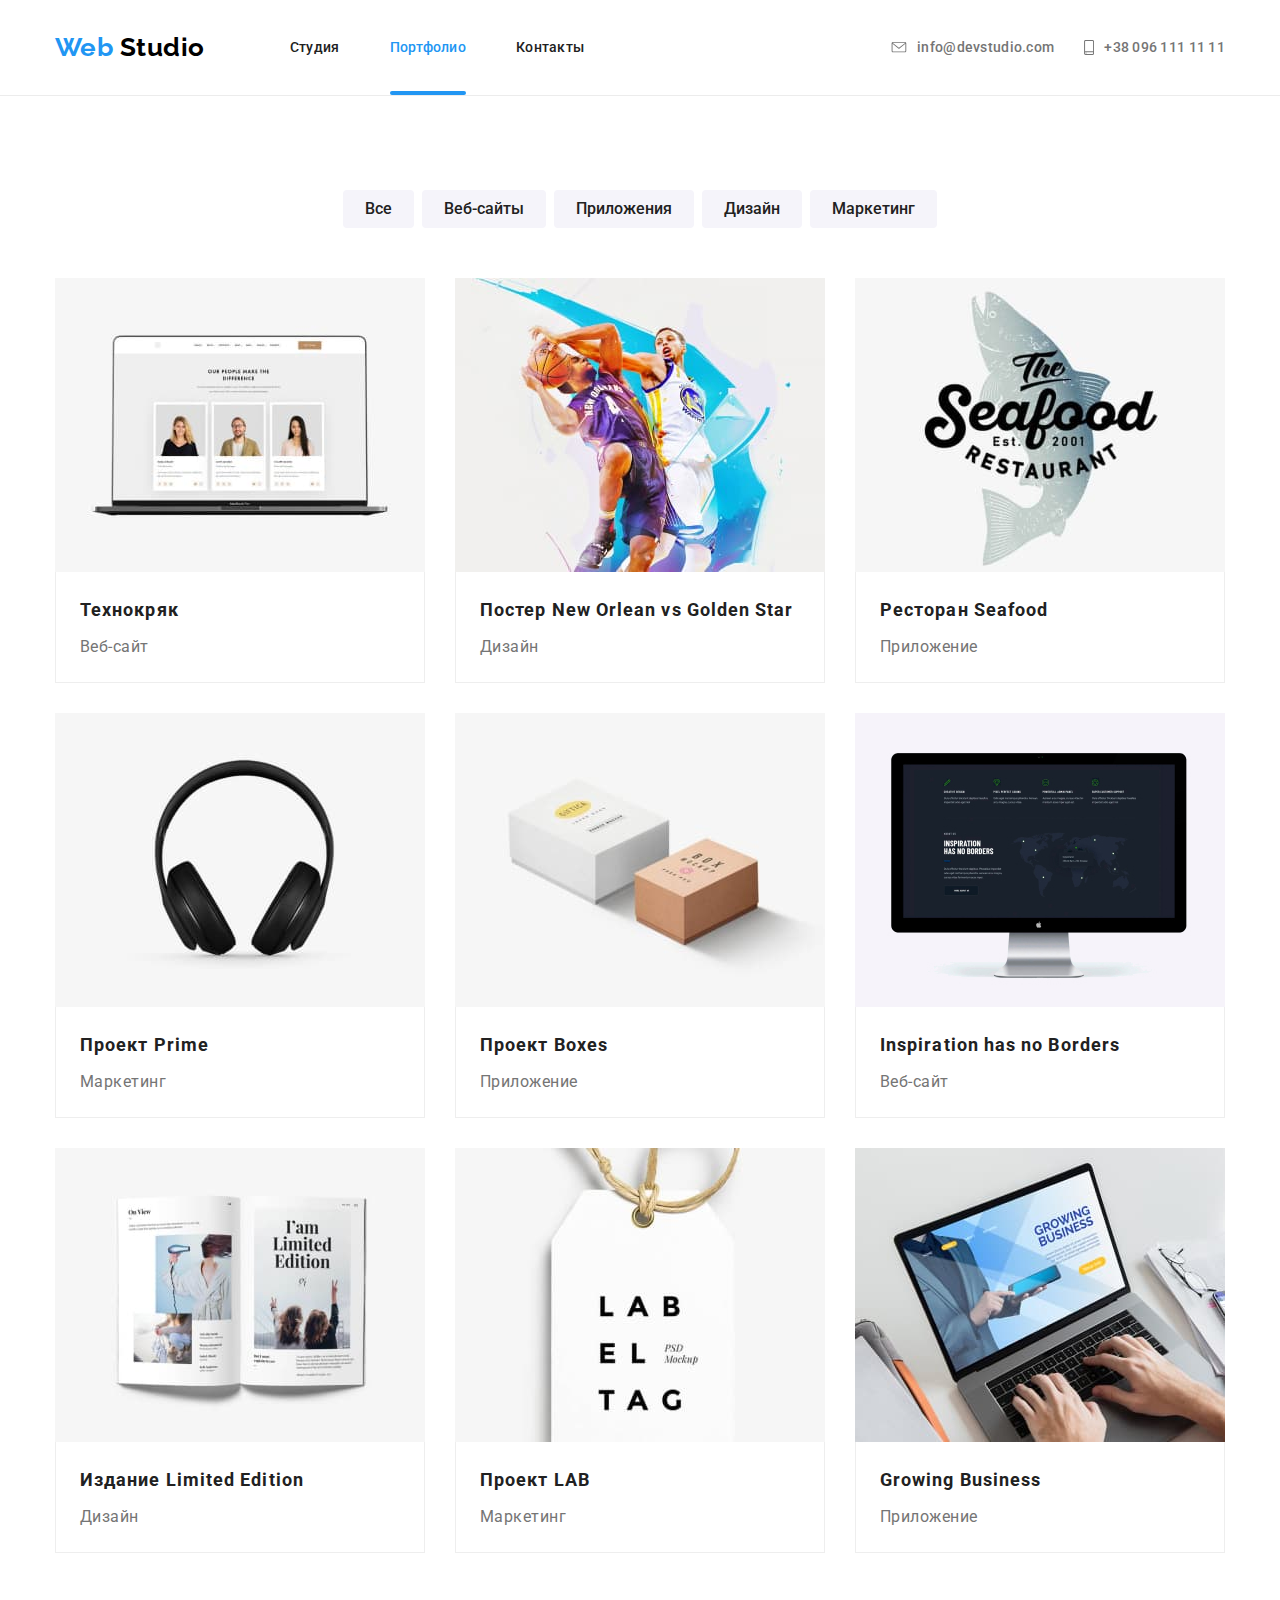
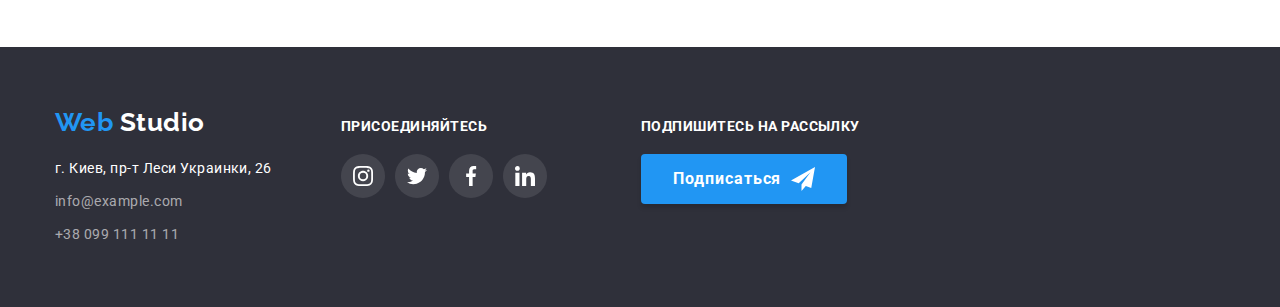
==== portfolio.html @ 74036edf "копирует файлы предыдущего проекта" ====
<!DOCTYPE html>
<html lang="ru">
  <head>
    <meta charset="UTF-8" />
    <meta name="viewport" content="width=device-width, initial-scale=1.0" />
    <title>Web Studio</title>
    <link
      href="https://fonts.googleapis.com/css2?family=Raleway:wght@700&family=Roboto:wght@400;500;700;900&display=swap"
      rel="stylesheet"
    />
    <link rel="stylesheet" href="./css/modern-normalize.css" />
    <link rel="stylesheet" href="./css/styles.css" />
  </head>

    <header class="header">
      <div class="container">
        <nav class="navigation">
          <a class="logo link" href="./index.html" aria-label="Логотип"> <span class="logo-web">Web </span>Studio </a>
          <ul class="site-nav list">
            <li class="item">
              <a class="link" href="./index.html">Студия</a>
            </li>
            <li class="item">
              <a class="link current" href="./portfolio.html">Портфолио</a>
            </li>
            <li class="item">
              <a class="link" href="">Контакты</a>
            </li>
          </ul>
        </nav>
        <address class="address">
          <ul class="address-nav list">
            <li class="item">
              <a class="link" href="mailto:info@devstudio.com">
                <svg class="address-nav-icon" width="16" height="11">
                  <use href="./images/sprite.svg#envelope"></use>
                </svg>
                info@devstudio.com
              </a>
            </li>
            <li class="item">
              <a class="link" href="tel:+380961111111">
                <svg class="address-nav-icon" width="10" height="15">
                  <use href="./images/sprite.svg#smartphone"></use>
                </svg>
                +38 096 111 11 11
              </a>
            </li>
          </ul>
        </address>
      </div>
    </header>

    <main>
      <section class="portfolio">
        <div class="container">
          <h1 class="visually-hidden">Портфолио</h1>
          <ul class="button-list list">
            <li class="item">
              <button type="button" class="button-portfolio">Все</button>
            </li>
            <li class="item">
              <button type="button" class="button-portfolio">Веб-сайты</button>
            </li>
            <li class="item">
              <button type="button" class="button-portfolio">Приложения</button>
            </li>
            <li class="item">
              <button type="button" class="button-portfolio">Дизайн</button>
            </li>
            <li class="item">
              <button type="button" class="button-portfolio">Маркетинг</button>
            </li>
          </ul>




          <ul class="portfolio-list list">
            <li class="item">
              <a class="link" href="">
                <div class="overlay-wrapper">
                  <img
                    class="portfolio-img"
                    src="./images/portfolio/technocrack-img.jpg"
                    alt="изображение команды Технокряк"
                    width="370"
                    height="294"
                  />
                  <p class="overlay">
                      Технокряк это современная площадка распространения коронавируса. Компании используют эту платформу
                      для цифрового шпионажа и атак на защищённые сервера конкурентов.
                    </p>
                </div>
                <div class="content">
                  <h2 class="title">Технокряк</h2>
                  <p class="description">Веб-сайт</p>
                </div>
              </a>
            </li>
            <li class="item">
              <a class="link" href="">
                <div class="overlay-wrapper">
                  <img
                    class="portfolio-img"
                    src="./images/portfolio/basketball-img.jpg"
                    alt="изображение баскетболистов"
                    width="370"
                    height="294"
                  />
                  <p class="overlay">
                     Технокряк это современная площадка распространения коронавируса. Компании используют эту платформу
                      для цифрового шпионажа и атак на защищённые сервера конкурентов.
                  </p>
                </div>
                <div class="content">
                  <h2 class="title">Постер New Orlean vs Golden Star</h2>
                  <p class="description">Дизайн</p>
                </div>
              </a>
            </li>
            <li class="item">
              <a class="link" href="">
                <div class="overlay-wrapper">
                  <img
                    class="portfolio-img"
                    src="./images/portfolio/seafood-img.jpg"
                    alt="логотип ресторана морепродуктов"
                    width="370"
                    height="294"
                  />
                  <p class="overlay">
                      Технокряк это современная площадка распространения коронавируса. Компании используют эту платформу
                      для цифрового шпионажа и атак на защищённые сервера конкурентов.
                    </p>
                </div>
                <div class="content">
                  <h2 class="title">Ресторан Seafood</h2>
                  <p class="description">Приложение</p>
                </div>
              </a>
            </li>
            <li class="item">
              <a class="link" href="">
                <div class="overlay-wrapper">
                  <img
                    class="portfolio-img"
                    src="./images/portfolio/headphones-img.jpg"
                    alt="изображение наушников"
                    width="370"
                    height="294"
                  />
                  <p class="overlay">
                      Технокряк это современная площадка распространения коронавируса. Компании используют эту платформу
                      для цифрового шпионажа и атак на защищённые сервера конкурентов.
                  </p>
                </div>
                <div class="content">
                  <h2 class="title">Проект Prime</h2>
                  <p class="description">Маркетинг</p>
                </div>
              </a>
            </li>
            <li class="item">
              <a class="link" href="">
                <div class="overlay-wrapper">
                  <img
                    class="portfolio-img"
                    src="./images/portfolio/boxes-img.jpg"
                    alt="изображение двух коробок"
                    width="370"
                    height="294"
                  />
                   <p class="overlay">
                      Технокряк это современная площадка распространения коронавируса. Компании используют эту платформу
                      для цифрового шпионажа и атак на защищённые сервера конкурентов.
                   </p>
                </div>
                <div class="content">
                  <h2 class="title">Проект Boxes</h2>
                  <p class="description">Приложение</p>
                </div>
              </a>
            </li>
            <li class="item">
              <a class="link" href="">
                <div class="overlay-wrapper">
                  <img
                    class="portfolio-img"
                    src="./images/portfolio/iMac-img.jpg"
                    alt="изображение монитора компьютера"
                    width="370"
                    height="294"
                  />
                   <p class="overlay">
                      Технокряк это современная площадка распространения коронавируса. Компании используют эту платформу
                      для цифрового шпионажа и атак на защищённые сервера конкурентов.
                   </p>
                </div>
                <div class="content">
                  <h2 class="title" lang="en">Inspiration has no Borders</h2>
                  <p class="description">Веб-сайт</p>
                </div>
              </a>
            </li>
            <li class="item">
              <a class="link" href="">
                <div class="overlay-wrapper">
                  <img
                    class="portfolio-img"
                    src="./images/portfolio/journal-img.jpg"
                    alt="изображение журнала"
                    width="370"
                    height="294"
                  />
                   <p class="overlay">
                      Технокряк это современная площадка распространения коронавируса. Компании используют эту платформу
                      для цифрового шпионажа и атак на защищённые сервера конкурентов.
                   </p>
                </div>
                <div class="content">
                  <h2 class="title">Издание Limited Edition</h2>
                  <p class="description">Дизайн</p>
                </div>
              </a>
            </li>
            <li class="item">
              <a class="link" href="">
                <div class="overlay-wrapper">
                  <img
                    class="portfolio-img"
                    src="./images/portfolio/label-img.jpg"
                    alt="изображение ярлыка"
                    width="370"
                    height="294"
                  />
                   <p class="overlay">
                      Технокряк это современная площадка распространения коронавируса. Компании используют эту платформу
                      для цифрового шпионажа и атак на защищённые сервера конкурентов.
                   </p>
                </div>
                <div class="content">
                  <h2 class="title">Проект LAB</h2>
                  <p class="description">Маркетинг</p>
                </div>
              </a>
            </li>
            <li class="item">
              <a class="link" href="">
                <div class="overlay-wrapper">
                  <img
                    class="portfolio-img"
                    src="./images/portfolio/laptop-img.jpg"
                    alt="изображение ноутбука"
                    width="370"
                    height="294"
                  />
                   <p class="overlay">
                      Технокряк это современная площадка распространения коронавируса. Компании используют эту платформу
                      для цифрового шпионажа и атак на защищённые сервера конкурентов.
                   </p>
                </div>
                <div class="content">
                  <h2 class="title" lang="en">Growing Business</h2>
                  <p class="description">Приложение</p>
                </div>
              </a>
            </li>
          </ul>
        </div>
      </section>
    </main>

    <footer class="footer">
      <div class="container">
        <div class="footer-nav">
          <a class="logo link" href="./index.html" aria-label="Логотип"> <span class="logo-web">Web </span>Studio </a>
          <address class="footer-address">
            <ul class="list">
              <li class="item">
                <a class="address link" href="https://goo.gl/maps/eGHptjtnP1GtuNhV8">г. Киев, пр-т Леси Украинки, 26</a>
              </li>
              <li class="item">
                <a class="address-nav link" href="mailto:info@example.com">info@example.com</a>
              </li>
              <li class="item">
                <a class="address-nav link" href="tel:+380991111111">+38 099 111 11 11</a>
              </li>
            </ul>
          </address>
        </div>
        <div class="join-up">
          <b class="text">Присоединяйтесь</b>
          <ul class="join-up-list list">
            <li class="item">
              <a class="social-links-link" href="" aria-label="иконка инстаграма">
                <svg class="social-links-icon">
                  <use href="./images/sprite.svg#instagram"></use>
                </svg>
              </a>
            </li>
            <li class="item">
              <a class="social-links-link" href="" aria-label="иконка твиттера">
                <svg class="social-links-icon">
                  <use href="./images/sprite.svg#twitter"></use>
                </svg>
              </a>
            </li>
            <li class="item">
              <a class="social-links-link" href="" aria-label="иконка фейсбука">
                <svg class="social-links-icon">
                  <use href="./images/sprite.svg#facebook"></use>
                </svg>
              </a>
            </li>
            <li class="item">
              <a class="social-links-link" href="" aria-label="иконка линкедина">
                <svg class="social-links-icon">
                  <use href="./images/sprite.svg#linkedin"></use>
                </svg>
              </a>
            </li>
          </ul>
        </div>
        <div class="subscribe">
          <b class="text">Подпишитесь на рассылку</b>
          <button class="button">
            Подписаться
            <svg class="send-icon" width="24" height="24">
              <use href="./images/sprite.svg#send-icon"></use>
            </svg>
          </button>
        </div>
      </div>
    </footer>
  </body>
</html>
---- css/styles.css ----
/* цвет основного текста #212121 */
/* вторичный цвет текста #757575 */
/* белый цвет #ffffff */
/* акцент #2196F3 */
/* вторичный цвет фона #F5F4FA */
/* цвет фона футера #2F303A */

:root {
  --primary-text-color: #212121;
  --secondary-text-color: #757575;
  --accent-color: #2196f3;
  --white-color: #ffffff;
  --primary-bg-color: #ffffff;
  --secondary-bg-color: #f5f4fa;
  --button-bg-color: #f5f4fa;
  --footer-bg-color: #2f303a;
  --primary-social-links-color: #afb1b8;
}

body {
  background-color: var(--primary-bg-color);
  color: var(--primary-text-color);
  font-family: 'Roboto', sans-serif;
  letter-spacing: 0.03em;
}

img {
  display: block;
  max-width: 100%;
  height: auto;
  overflow: auto;
}

.list {
  margin: 0;
  padding: 0;
  list-style: none;
}

.link {
  text-decoration: none;
}

.container {
  width: 1200px;
  padding-left: 15px;
  padding-right: 15px;
  margin-left: auto;
  margin-right: auto;
}

.visually-hidden {
  position: absolute;
  width: 1px;
  height: 1px;
  margin: -1px;
  border: 0;
  padding: 0;
  white-space: nowrap;
  clip-path: inset(100%);
  clip: rect(0 0 0 0);
  overflow: hidden;
}

/* header */

.header {
  border-bottom: 1px solid #ececec;
}

.header .container {
  display: flex;
  align-items: center;
  justify-content: space-between;
  padding-top: 32px;
  padding-bottom: 32px;
}

.navigation {
  display: flex;
  align-items: center;
}

.navigation .logo {
  margin-right: 85px;
}

.site-nav {
  display: flex;
}

.site-nav .item:not(:last-child) {
  margin-right: 50px;
}

.header .address-nav {
  display: flex;
  margin-left: auto;
  align-items: center;
}

.address-nav .item:not(:last-child) {
  margin-right: 30px;
}

.logo {
  color: #000000;
  font-family: 'Raleway', sans-serif;
  font-weight: 700;
  font-size: 26px;
  line-height: 1.19;
}

.logo-web {
  color: var(--accent-color);
}

.site-nav .link,
.address-nav .link {
  display: block;
  color: var(--primary-text-color);
  font-weight: 500;
  font-size: 14px;
  line-height: 1.143;
  letter-spacing: 0.02em;

  transition: color 250ms cubic-bezier(0.4, 0, 0.2, 1);
}

.site-nav .link:hover,
.site-nav .link:focus,
.address-nav .link:hover,
.address-nav .link:focus {
  color: var(--accent-color);
}

.site-nav .link.current {
  color: var(--accent-color);
}

.site-nav .item {
  position: relative;
}

.site-nav .link.current::after {
  content: '';
  display: block;
  position: absolute;
  bottom: -40px;
  background-color: var(--accent-color);
  width: 100%;
  height: 4px;
  border-radius: 2px;
}

.address-nav .link {
  display: flex;
  align-items: center;
  color: var(--secondary-text-color);
  font-style: normal;
}

.address-nav-icon {
  margin-right: 10px;
  fill: currentColor;
}

/* HERO section */

.hero {
  text-align: center;

  padding-top: 200px;
  padding-bottom: 200px;

  max-width: 1600px;
  height: 600px;
  margin-right: auto;
  margin-left: auto;
  background-size: cover;
  background-repeat: no-repeat;
  background-position: center;
  background-image: linear-gradient(rgba(47, 48, 58, 0.8), rgba(47, 48, 58, 0.8)), url(../images/hero/hero-img.jpg);
  /* если не отрисует bg image */
  background-color: rgba(47, 48, 58, 0.8);
}

.hero-title {
  width: 696px;
  color: var(--white-color);

  font-weight: 900;
  font-size: 44px;
  line-height: 1.36;
  letter-spacing: 0.06em;
  text-transform: uppercase;

  margin: 0 auto;
  margin-bottom: 30px;
}

.button {
  display: inline-block;
  color: var(--white-color);
  background-color: var(--accent-color);
  font-weight: 700;
  font-size: 16px;
  line-height: 1.87;
  letter-spacing: 0.06em;

  padding: 10px 32px;

  box-shadow: 0px 4px 4px rgba(0, 0, 0, 0.15);
  border-radius: 4px;
  border: none;
}

/* About us section */

.about-us {
  padding-top: 94px;
  padding-bottom: 94px;
}

.about-us-list {
  display: flex;
}

.about-us-list > .item {
  width: calc((100% - 3 * 30px) / 4);
}

.about-us-list > .item.item:not(:last-child) {
  margin-right: 30px;
}

.about-us-img {
  display: flex;
  justify-content: center;
  align-items: center;

  width: 270px;
  height: 120px;

  background-color: var(--button-bg-color);
  border-radius: 4px;

  margin-bottom: 30px;
}

.about-us-svg {
  width: 70px;
  height: 70px;
}

.about-us .subtitle {
  color: var(--primary-text-color);
  font-weight: 700;
  font-size: 14px;
  line-height: 1.14;
  text-transform: uppercase;
  margin: 0;
  margin-bottom: 10px;
}

.about-us .description {
  color: var(--secondary-text-color);
  font-size: 14px;
  line-height: 1.71;
  margin: 0;
}

/* What we do section */

.what-we-do {
  padding-bottom: 94px;
}

.title {
  font-weight: 700;
  font-size: 36px;
  line-height: 1.17;
  text-align: center;
  margin: 0;
}

.what-we-do .title {
  margin-bottom: 50px;
}

.what-we-do-list {
  display: flex;
}

.what-we-do-list > .item {
  position: relative;
  width: calc((100% - 2 * 30px) / 3);
}

.what-we-do-list > .item:not(:last-child) {
  margin-right: 30px;
}

.what-we-do .description {
  position: absolute;
  bottom: 0;
  width: 100%;
  height: 70px;
  background-color: rgba(47, 48, 58, 0.8);
  color: var(--white-color);
  font-weight: 700;
  font-size: 14px;
  line-height: 1.14;
  text-align: center;
  text-transform: uppercase;
  margin: 0;
  padding-top: 27px;
  padding-bottom: 27px;
}

/* Our team section */

.team {
  background-color: var(--secondary-bg-color);
  padding-top: 94px;
  padding-bottom: 94px;
}

.team .title {
  margin-bottom: 50px;
}

.team-list {
  display: flex;
}

.team-list > .item {
  background-color: var(--white-color);
  width: calc((100% - 3 * 30px) / 4);
  padding-bottom: 24px;
  box-shadow: 0px 2px 1px rgba(0, 0, 0, 0.2), 0px 1px 1px rgba(0, 0, 0, 0.14), 0px 1px 3px rgba(0, 0, 0, 0.12);
  border-radius: 0px 0px 4px 4px;
}

.team-list > .item:not(:last-child) {
  margin-right: 30px;
}

.team-photo {
  display: block;
  margin-bottom: 30px;
}

.team .subtitle,
.team .description {
  font-weight: 500;
  font-size: 16px;
  line-height: 1.19;
  text-align: center;
  margin: 0;
}

.team .subtitle {
  margin-bottom: 10px;
}

.team .description {
  color: var(--secondary-text-color);
  font-weight: 400;
  margin-bottom: 16px;
}

.social-links-list {
  display: flex;
  justify-content: center;
  align-items: center;
}

.social-links-list-item:not(:last-child) {
  margin-right: 10px;
}

.social-links-link {
  display: flex;
  justify-content: center;
  align-items: center;
  width: 44px;
  height: 44px;
  background-color: var(--primary-bg-color);
  border-radius: 50%;

  fill: var(--primary-social-links-color);

  transition: background-color 250ms cubic-bezier(0.4, 0, 0.2, 1), fill 250ms cubic-bezier(0.4, 0, 0.2, 1);
}

.social-links-link:hover,
.social-links-link:focus {
  background-color: var(--accent-color);
  fill: var(--white-color);
}

.social-links-icon {
  width: 20px;
  height: 20px;
}

/* Clients section */

.clients {
  padding-top: 94px;
  padding-bottom: 94px;
}

.clients .title {
  margin-bottom: 50px;
}

.clients-list {
  display: flex;
}

.clients-list .item {
  width: calc((100% - 5 * 30px) / 6);
}

.clients-list .item:not(:last-child) {
  margin-right: 30px;
}

.clients .link {
  display: flex;
  justify-content: center;
  align-items: center;
  width: 100%;
  height: 90px;
  border: 1px solid var(--primary-social-links-color);
  border-radius: 4px;

  fill: var(--primary-social-links-color);
  transition: border-color 250ms cubic-bezier(0.4, 0, 0.2, 1), fill 250ms cubic-bezier(0.4, 0, 0.2, 1);
}

.clients .link:hover,
.clients .link:focus {
  border-color: var(--accent-color);
  fill: var(--accent-color);
}

/* FOOTER */

.footer .container {
  display: flex;
  align-items: baseline;
  padding-top: 60px;
  padding-bottom: 60px;
}

.footer-nav {
  display: flex;
  flex-direction: column;
  justify-content: center;
  margin-right: 69px;
}

.footer-address .item:not(:last-child) {
  margin-bottom: 9px;
}

.footer {
  background-color: var(--footer-bg-color);
  color: var(--white-color);
}

.footer .logo {
  display: inline-block;
  color: var(--white-color);
  margin-bottom: 20px;
}

.join-up {
  margin-right: 94px;
}

.join-up-list {
  display: flex;
  justify-content: center;
  align-items: center;
}

.join-up-list .item:not(:last-child) {
  margin-right: 10px;
}

.footer .social-links-link {
  background-color: rgba(255, 255, 255, 0.1);
  border-radius: 50%;
  fill: var(--white-color);
  transition: background-color 250ms cubic-bezier(0.4, 0, 0.2, 1);
}

.footer .social-links-link:hover,
.footer .social-links-link:focus {
  background-color: var(--accent-color);
}

.join-up .text,
.subscribe .text {
  display: block;

  font-weight: 700;
  font-size: 14px;
  line-height: 1.14;
  text-transform: uppercase;

  margin-bottom: 20px;
}

.footer .address,
.footer .address-nav {
  color: var(--white-color);
  font-style: normal;
  font-size: 14px;
  line-height: 1.71;
}

.footer .address-nav {
  color: rgba(255, 255, 255, 0.6);
}

.footer .button {
  display: flex;
  align-items: center;
}

.send-icon {
  margin-left: 10px;
}

/* PORTFOLIO */

.portfolio {
  padding-top: 94px;
  padding-bottom: 94px;
}

/* Filter buttons */

.button-list {
  display: flex;
  justify-content: center;
  margin-bottom: 50px;
}

.button-list .item:not(:last-child) {
  margin-right: 8px;
}

.button-portfolio {
  background-color: var(--button-bg-color);
  color: var(--primary-text-color);
  font-weight: 500;
  font-size: 16px;
  line-height: 1.62;
  text-align: center;

  border: none;
  border-radius: 4px;

  padding-top: 6px;
  padding-right: 22px;
  padding-bottom: 6px;
  padding-left: 22px;

  transition: background-color 250ms cubic-bezier(0.4, 0, 0.2, 1), color 250ms cubic-bezier(0.4, 0, 0.2, 1);
}

.button-portfolio:hover,
.button-portfolio:focus {
  background-color: var(--accent-color);
  color: var(--white-color);
}

/* Portfolio grid */

.content {
  border-right: 1px solid #eeeeee;
  border-bottom: 1px solid #eeeeee;
  border-left: 1px solid #eeeeee;

  padding-top: 20px;
  padding-right: 24px;
  padding-bottom: 20px;
  padding-left: 24px;
}

.portfolio-list {
  display: flex;
  flex-wrap: wrap;
}

.portfolio-list .item {
  width: calc((100% - 2 * 30px) / 3);
  margin-right: 30px;
  margin-bottom: 30px;
}

.portfolio-list .item,
.portfolio-list .link {
  transition: box-shadow 250ms cubic-bezier(0.4, 0, 0.2, 1);
}

.portfolio-list .item:hover,
.portfolio-list .link:focus {
  box-shadow: 1px 4px 6px rgba(0, 0, 0, 0.16), 0px 4px 4px rgba(0, 0, 0, 0.06), 0px 1px 1px rgba(0, 0, 0, 0.12);
  display: block;
  outline: none;
}

.portfolio-list .item:nth-child(3n) {
  margin-right: 0;
}

.portfolio-list .item:nth-last-child(-n + 3) {
  margin-bottom: 0;
}

.portfolio-list .title {
  color: var(--primary-text-color);
  font-size: 18px;
  line-height: 2;
  letter-spacing: 0.06em;
  text-align: left;

  margin-bottom: 4px;
}

.portfolio-list .description {
  color: var(--secondary-text-color);
  font-size: 16px;
  line-height: 1.87;
  letter-spacing: 0.03em;
  margin: 0;
}

.overlay-wrapper {
  position: relative;
  overflow: hidden;
}

.portfolio-list .link:hover .overlay,
.portfolio-list .link:focus .overlay {
  transform: translateY(0);
}

.overlay {
  position: absolute;
  top: 0;
  left: 0;
  width: 100%;
  height: 100%;
  background-color: rgba(33, 150, 243, 0.9);
  padding: 63px 24px;
  color: var(--white-color);
  font-size: 18px;
  line-height: 1.56;
  letter-spacing: 0.03em;
  margin: 0;

  transform: translateY(100%);
  transition: transform 250ms cubic-bezier(0.4, 0, 0.2, 1);
}
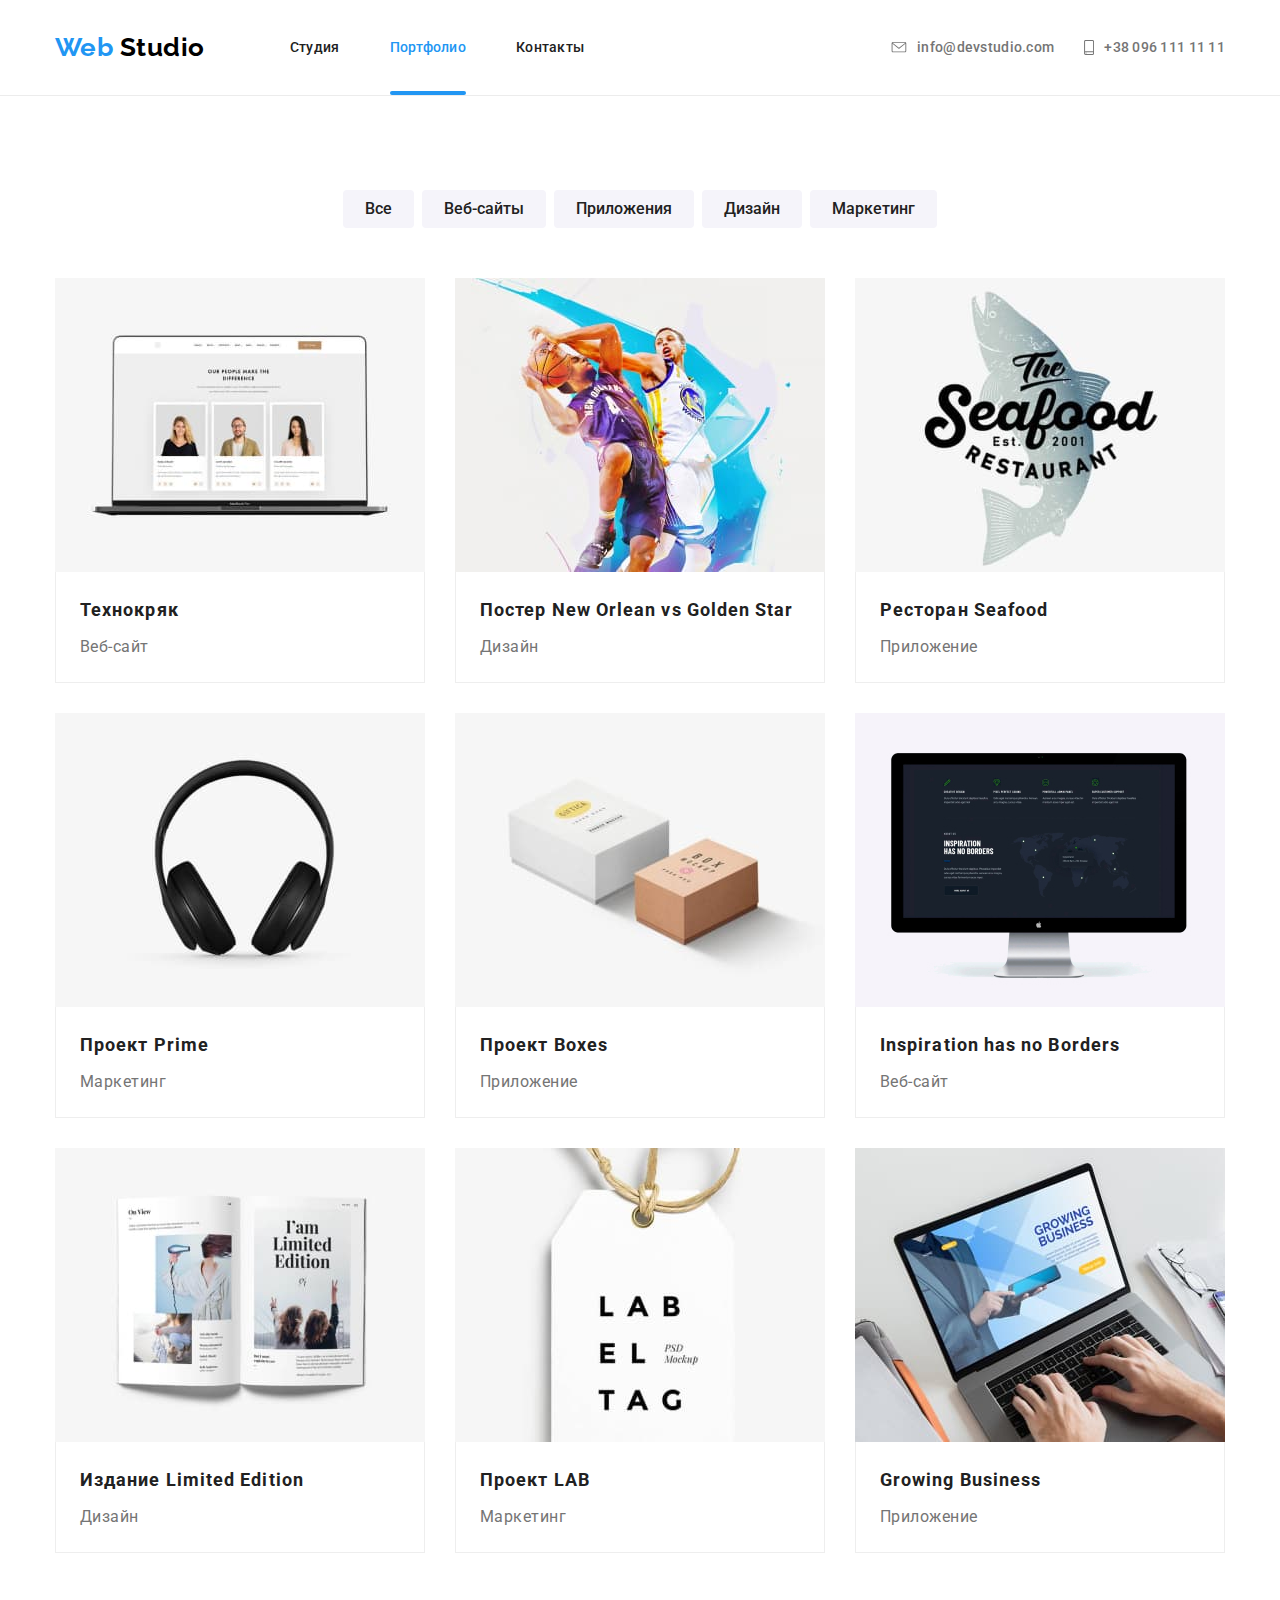
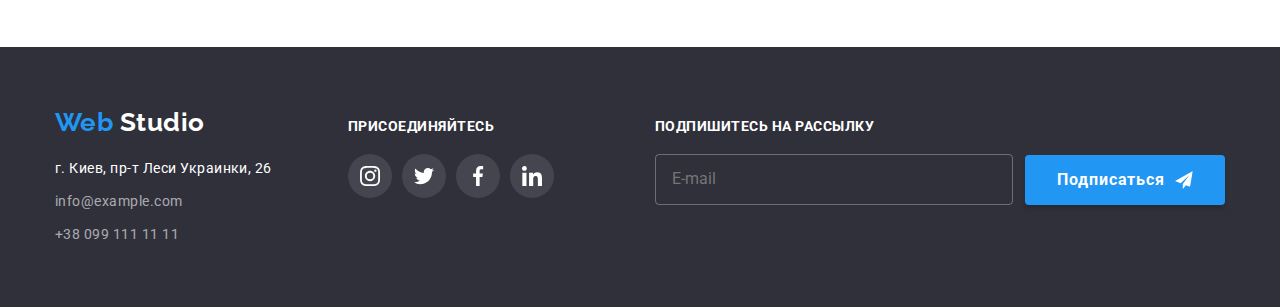
==== commit d1c2e450: "размечает форму в футере" ====
--- a/portfolio.html
+++ b/portfolio.html
@@ -324,14 +324,18 @@
         </div>
         <div class="subscribe">
           <b class="text">Подпишитесь на рассылку</b>
-          <button class="button">
-            Подписаться
-            <svg class="send-icon" width="24" height="24">
-              <use href="./images/sprite.svg#send-icon"></use>
-            </svg>
-          </button>
+          <form class="subscribe-form" action="#">
+            <input class="email" type="email" name="email" placeholder="E-mail" />
+            <button class="button" type="subscribe">
+              Подписаться
+              <svg class="send-icon" width="24" height="24">
+                <use href="./images/sprite.svg#send-icon"></use>
+              </svg>
+            </button>
+          </form>
         </div>
       </div>
     </footer>
+    <script src="./js/modal.js"></script>
   </body>
 </html>
--- a/css/styles.css
+++ b/css/styles.css
@@ -180,7 +180,11 @@
   background-size: cover;
   background-repeat: no-repeat;
   background-position: center;
-  background-image: linear-gradient(rgba(47, 48, 58, 0.8), rgba(47, 48, 58, 0.8)), url(../images/hero/hero-img.jpg);
+  background-image: linear-gradient(
+      rgba(47, 48, 58, 0.8),
+      rgba(47, 48, 58, 0.8)
+    ),
+    url(../images/hero/hero-img.jpg);
   /* если не отрисует bg image */
   background-color: rgba(47, 48, 58, 0.8);
 }
@@ -200,13 +204,13 @@
 }
 
 .button {
-  display: inline-block;
+  width: 200px;
   color: var(--white-color);
   background-color: var(--accent-color);
   font-weight: 700;
   font-size: 16px;
-  line-height: 1.87;
-  letter-spacing: 0.06em;
+  line-height: 1.875;
+  letter-spacing: 0.058em;
 
   padding: 10px 32px;
 
@@ -338,7 +342,8 @@
   background-color: var(--white-color);
   width: calc((100% - 3 * 30px) / 4);
   padding-bottom: 24px;
-  box-shadow: 0px 2px 1px rgba(0, 0, 0, 0.2), 0px 1px 1px rgba(0, 0, 0, 0.14), 0px 1px 3px rgba(0, 0, 0, 0.12);
+  box-shadow: 0px 2px 1px rgba(0, 0, 0, 0.2), 0px 1px 1px rgba(0, 0, 0, 0.14),
+    0px 1px 3px rgba(0, 0, 0, 0.12);
   border-radius: 0px 0px 4px 4px;
 }
 
@@ -391,7 +396,8 @@
 
   fill: var(--primary-social-links-color);
 
-  transition: background-color 250ms cubic-bezier(0.4, 0, 0.2, 1), fill 250ms cubic-bezier(0.4, 0, 0.2, 1);
+  transition: background-color 250ms cubic-bezier(0.4, 0, 0.2, 1),
+    fill 250ms cubic-bezier(0.4, 0, 0.2, 1);
 }
 
 .social-links-link:hover,
@@ -438,7 +444,8 @@
   border-radius: 4px;
 
   fill: var(--primary-social-links-color);
-  transition: border-color 250ms cubic-bezier(0.4, 0, 0.2, 1), fill 250ms cubic-bezier(0.4, 0, 0.2, 1);
+  transition: border-color 250ms cubic-bezier(0.4, 0, 0.2, 1),
+    fill 250ms cubic-bezier(0.4, 0, 0.2, 1);
 }
 
 .clients .link:hover,
@@ -452,6 +459,7 @@
 .footer .container {
   display: flex;
   align-items: baseline;
+  justify-content: space-between;
   padding-top: 60px;
   padding-bottom: 60px;
 }
@@ -535,6 +543,21 @@
 
 .send-icon {
   margin-left: 10px;
+}
+.subscribe-form {
+  display: flex;
+  width: 100%;
+  justify-content: space-between;
+  align-items: center;
+}
+.footer .email {
+  width: 358px;
+  color: var(--white-color);
+  background-color: transparent;
+  border: 1px solid rgba(255, 255, 255, 0.3);
+  border-radius: 4px;
+  padding: 15px 16px;
+  margin-right: 12px;
 }
 
 /* PORTFOLIO */
@@ -572,7 +595,8 @@
   padding-bottom: 6px;
   padding-left: 22px;
 
-  transition: background-color 250ms cubic-bezier(0.4, 0, 0.2, 1), color 250ms cubic-bezier(0.4, 0, 0.2, 1);
+  transition: background-color 250ms cubic-bezier(0.4, 0, 0.2, 1),
+    color 250ms cubic-bezier(0.4, 0, 0.2, 1);
 }
 
 .button-portfolio:hover,
@@ -612,7 +636,8 @@
 
 .portfolio-list .item:hover,
 .portfolio-list .link:focus {
-  box-shadow: 1px 4px 6px rgba(0, 0, 0, 0.16), 0px 4px 4px rgba(0, 0, 0, 0.06), 0px 1px 1px rgba(0, 0, 0, 0.12);
+  box-shadow: 1px 4px 6px rgba(0, 0, 0, 0.16), 0px 4px 4px rgba(0, 0, 0, 0.06),
+    0px 1px 1px rgba(0, 0, 0, 0.12);
   display: block;
   outline: none;
 }
